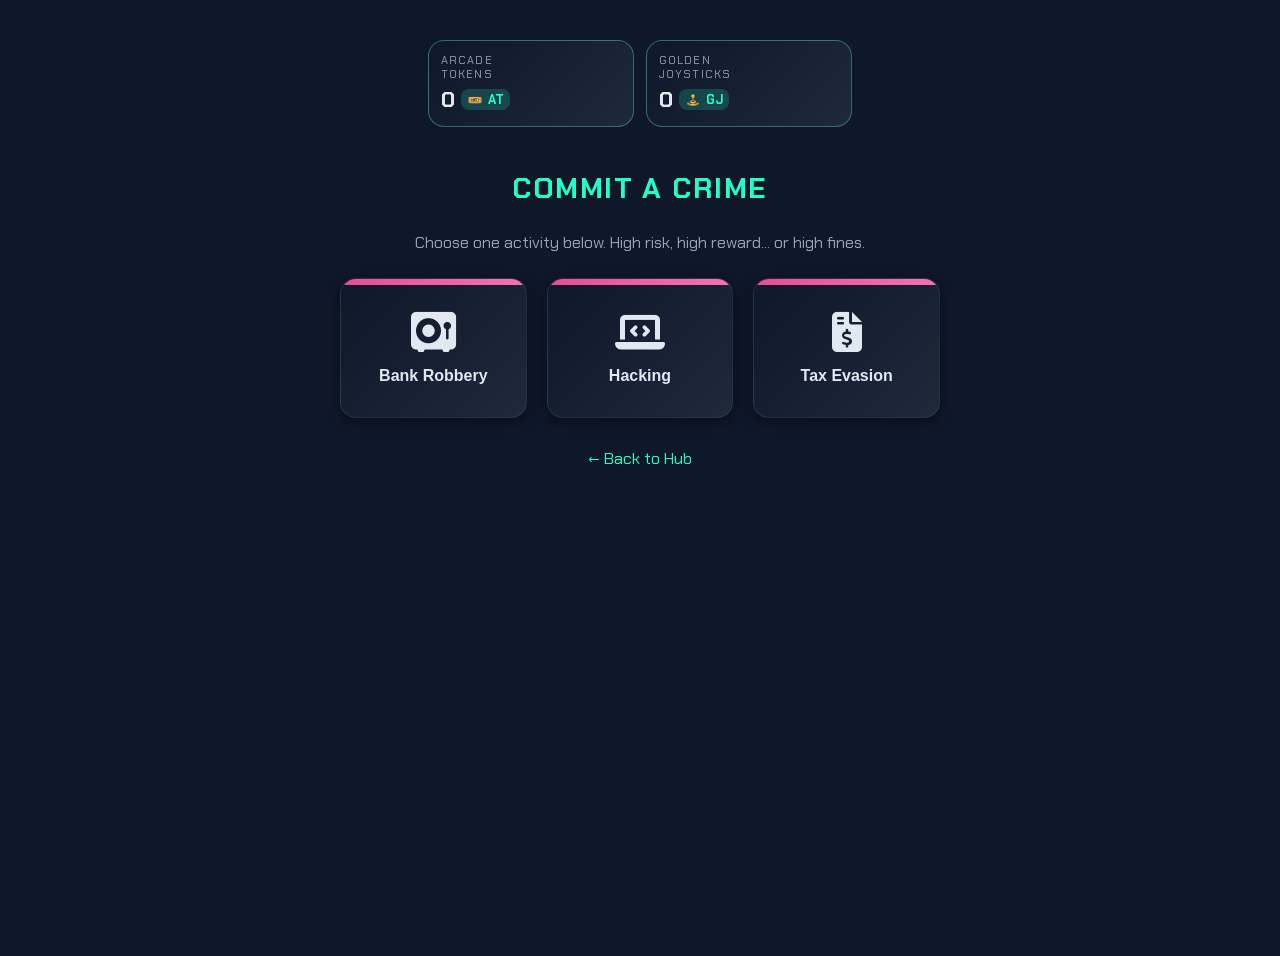
==== crime.html @ 48668d7d "Added new shit" ====
<!DOCTYPE html>
<html lang="en">
<head>
    <meta charset="UTF-8">
    <title>Dank Arcade Hub - Crime</title>
    <meta name="viewport" content="width=device-width, initial-scale=1">
    <link rel="preconnect" href="https://fonts.googleapis.com">
    <link rel="preconnect" href="https://fonts.gstatic" crossorigin>
    <link href="https://fonts.googleapis.com/css2?family=Chakra+Petch:wght@400;600;700&display=swap" rel="stylesheet">
    <link href="https://cdnjs.cloudflare.com/ajax/libs/font-awesome/6.4.0/css/all.min.css" rel="stylesheet">
    <style>
        /* BASE THEME VARIABLES AND STYLES (MATCHING HUB) */
        :root {
            --panel-gradient: linear-gradient(135deg, #0f172a 0%, #1e293b 100%);
            --popup-bg: #1e293b;
            --accent: #22ffc5;
            --text-primary: #e2e8f0;
            --text-secondary: #94a3b8;
            --border-glow: rgba(98, 255, 237, 0.35);
            --shadow: 0 4px 15px rgba(0, 0, 0, 0.4);
            --button-gradient-crime: linear-gradient(135deg, #ec4899 0%, #f472b6 100%); /* Pink/Crime gradient */
            --button-gradient-fail: linear-gradient(135deg, #ef4444 0%, #f87171 100%);
            --button-gradient-success: linear-gradient(135deg, #10b981 0%, #34d399 100%);
            --button-gradient-disabled: linear-gradient(135deg, #3d4f66 0%, #2f3d52 100%);
            --border-radius: 16px;
        }

        body {
            background-color: #0f172a; 
            color: var(--text-primary);
            font-family: 'Chakra Petch', sans-serif;
            min-height: 100vh;
            padding: 20px;
        }

        .container {
            max-width: 600px;
            margin: 0 auto;
        }

        /* --- Header/Balance UI (Matching Hub) --- */
        .balance-bar { display: flex; align-items: center; justify-content: center; padding: 12px 16px; gap: 12px; position: relative; margin-bottom: 30px; }
        .balance-card { flex: 1; max-width: 180px; position: relative; cursor: pointer; padding: 12px; border-radius: 16px; background: var(--panel-gradient); border: 1px solid rgba(98, 255, 237, 0.35); transition: transform 0.2s ease; z-index: 10; }
        .balance-card:hover { transform: translateY(-2px); }
        .balance-label { font-size: 0.7rem; text-transform: uppercase; letter-spacing: 0.1em; color: var(--text-secondary); margin-bottom: 4px; }
        .balance-amount { font-size: 1.4rem; font-weight: 700; color: var(--text-primary); display: flex; align-items: center; gap: 6px; }
        .currency-symbol { font-size: 0.8rem; padding: 2px 6px; border-radius: 8px; background: rgba(34, 255, 197, 0.18); color: var(--accent); display: inline-flex; align-items: center; gap: 5px; }
        .currency-icon { width: 16px; height: 16px; }
        .balance-popup { position: absolute; top: 100%; left: 50%; transform: translateX(-50%) translateY(8px); background: var(--popup-bg); padding: 12px 16px; border-radius: 12px; border: 1px solid var(--border-glow); box-shadow: 0 6px 15px rgba(0, 0, 0, 0.7); opacity: 0; visibility: hidden; transition: opacity 0.2s ease, visibility 0.2s ease; z-index: 1000; white-space: nowrap; color: var(--text-primary); min-width: 150px; text-align: center; }
        .balance-popup::before { content: ''; position: absolute; top: -6px; left: 50%; transform: translateX(-50%) rotate(45deg); width: 12px; height: 12px; background: var(--popup-bg); border-left: 1px solid var(--border-glow); border-top: 1px solid var(--border-glow); z-index: 1001; }
        .balance-card.active .balance-popup { opacity: 1; visibility: visible; }
        .balance-popup .balance-amount { display: inline-flex; justify-content: center; align-items: center; width: 100%; }

        .section-title { font-size: 1.8rem; font-weight: 700; color: var(--accent); text-align: center; text-transform: uppercase; letter-spacing: 0.05em; margin-bottom: 25px; }

        /* --- Crime Page Specific Styles --- */
        .crime-grid { display: grid; grid-template-columns: repeat(auto-fit, minmax(150px, 1fr)); gap: 20px; }
        .crime-activity-button { position: relative; height: 140px; background: var(--panel-gradient); border-radius: var(--border-radius); display: flex; flex-direction: column; justify-content: center; align-items: center; text-decoration: none; color: var(--text-primary); overflow: hidden; box-shadow: var(--shadow); transition: transform 0.2s ease, box-shadow 0.2s ease; border: 1px solid rgba(98, 255, 237, 0.1); cursor: pointer; }
        .crime-activity-button:hover:not(:disabled) { transform: translateY(-3px); box-shadow: 0 10px 20px rgba(0, 0, 0, 0.5); }
        .crime-activity-button::before { content: ''; position: absolute; top: 0; left: 0; width: 100%; height: 6px; z-index: 1; background: var(--button-gradient-crime); }
        .crime-activity-button.success::before { background: var(--button-gradient-success); }
        .crime-activity-button.fail::before { background: var(--button-gradient-fail); }
        .crime-activity-button:disabled { opacity: 0.8; cursor: default; }
        .activity-icon { font-size: 2.5rem; margin-bottom: 15px; }
        .activity-name { font-weight: 600; text-align: center; padding: 0 10px; font-size: 1rem; }

        #resultContainer { margin-top: 30px; padding: 20px; background: var(--panel-gradient); border-radius: var(--border-radius); border: 1px solid var(--border-glow); text-align: center; display: none; }
        #resultTitle { font-size: 1.5rem; font-weight: 700; margin-bottom: 10px; }
        #resultMessage { font-size: 1.1rem; color: var(--text-secondary); }
        #resultChange { font-size: 2rem; font-weight: 700; margin-top: 15px; }
        #resultChange.success { color: var(--accent); }
        #resultChange.fail { color: var(--button-gradient-fail); }

        #commitAgainButton { margin-top: 20px; padding: 10px 20px; background: var(--button-gradient-crime); border: none; border-radius: 8px; color: var(--text-primary); font-weight: 600; cursor: pointer; transition: background 0.3s ease; }
        #commitAgainButton:disabled { background: var(--button-gradient-disabled); cursor: not-allowed; opacity: 0.7; }

        #cooldownArea { padding: 30px; background: var(--panel-gradient); border-radius: var(--border-radius); border: 1px solid var(--border-glow); text-align: center; display: none; }
        #cooldownIcon { font-size: 3rem; margin-bottom: 15px; color: #ef4444; }
        #cooldownTitle { font-size: 1.5rem; font-weight: 700; color: var(--text-primary); }
        #postCrimeCooldownTimer, #postRefreshCooldownTimer { margin-top: 15px; font-size: 1.1rem; color: var(--text-secondary); font-weight: 600; display: none; }

        .toast { position: fixed; bottom: 20px; left: 50%; transform: translateX(-50%); background: var(--popup-bg); color: var(--text-primary); padding: 10px 20px; border-radius: 8px; box-shadow: 0 4px 10px rgba(0, 0, 0, 0.5); opacity: 0; transition: opacity 0.3s ease; z-index: 9999; pointer-events: none; border: 1px solid var(--border-glow); }
        .toast.show { opacity: 1; }
    </style>
</head>
<body>
    <div class="container">
        <!-- HEADER/BALANCE BAR -->
        <header>
            <div class="balance-bar">
                <div class="balance-card" id="at-card"><div class="balance-label">Arcade<br>Tokens</div><div class="balance-amount"><span class="abbreviated">0.00</span><span class="currency-symbol"><img src="images/AT.png" alt="AT" class="currency-icon">AT</span></div><div class="balance-popup"><div class="balance-label">Full Balance</div><div class="balance-amount"><span class="full">0</span><span class="currency-symbol"><img src="images/AT.png" alt="AT" class="currency-icon">AT</span></div></div></div>
                <div class="balance-card" id="gj-card"><div class="balance-label">Golden<br>Joysticks</div><div class="balance-amount"><span class="abbreviated">0.00</span><span class="currency-symbol"><img src="images/GJ.png" alt="GJ" class="currency-icon">GJ</span></div><div class="balance-popup"><div class="balance-label">Full Balance</div><div class="balance-amount"><span class="full">0</span><span class="currency-symbol"><img src="images/GJ.png" alt="GJ" class="currency-icon">GJ</span></div></div></div>
            </div>
        </header>

        <!-- CRIME AREA (Default View) -->
        <div id="crimeArea">
            <h2 class="section-title">Commit a Crime</h2>
            <div class="crime-info" style="color: var(--text-secondary); text-align: center; margin-bottom: 25px;">
                Choose one activity below. High risk, high reward... or high fines.
            </div>
            <div id="crimeGrid" class="crime-grid"></div>
        </div>

        <!-- RESULT AREA (Post-Crime View) -->
        <div id="resultContainer">
            <div id="resultTitle">Result</div>
            <div id="resultMessage"></div>
            <div id="resultChange"></div>
            <button id="commitAgainButton" onclick="location.reload()">Commit Another Crime</button>
            <div id="postCrimeCooldownTimer"></div>
        </div>

        <!-- COOLDOWN AREA (Post-Refresh View) -->
        <div id="cooldownArea">
            <i class="fa-solid fa-clock cooldown-icon"></i>
            <div id="cooldownTitle">Lying Low</div>
            <div id="postRefreshCooldownTimer"></div>
        </div>

        <a href="index.html" style="display: block; margin-top: 30px; color: var(--accent); text-align: center; text-decoration: none;">&larr; Back to Hub</a>
    </div>

    <div id="toast" class="toast"></div>

    <script>
        // --- Simulated crimes.json Data ---
        const CRIME_ACTIVITIES_DATA = [
            { name: "Pickpocketing", icon: "fa-solid fa-person-walking-arrow-right", successRate: 0.60, rewardRange: [2000, 4000], fineRange: [500, 1000], successOutcomes: ["You snagged a wallet without anyone noticing.", "A quick hand and a distracted tourist made for an easy score.", "You found a hefty roll of tokens in someone's back pocket."], failureOutcomes: ["Your target felt your hand and shouted, forcing you to flee empty-handed.", "You were caught by a security guard but managed to get away with just a warning.", "You picked an empty pocket. Bad luck."] },
            { name: "Shoplifting", icon: "fa-solid fa-bag-shopping", successRate: 0.35, rewardRange: [6000, 10000], fineRange: [1500, 3000], successOutcomes: ["You slipped a valuable item into your bag and walked out casually.", "The cashier was busy. You took your chance and it paid off.", "You successfully swapped the price tags on a high-value item and sold it."], failureOutcomes: ["The store's security alarm went off! You dropped everything and ran.", "An employee spotted you and you had to pay a 're-stocking fee' to avoid trouble.", "You got greedy and the item you took was a worthless display model."] },
            { name: "Tax Evasion", icon: "fa-solid fa-file-invoice-dollar", successRate: 0.40, rewardRange: [12000, 20000], fineRange: [3000, 6000], successOutcomes: ["Your creative accounting skills fooled the auditors completely.", "You found a legal loophole that saved you a huge chunk of tokens.", "You 'forgot' to declare some income and got away with it."], failureOutcomes: ["An audit was triggered and you had to pay back taxes plus a hefty penalty.", "Your accountant made a mistake and now you owe the government.", "You were too obvious and got hit with a fine for tax fraud."] },
            { name: "Hacking", icon: "fa-solid fa-laptop-code", successRate: 0.20, rewardRange: [20000, 40000], fineRange: [5000, 10000], successOutcomes: ["You breached the firewall of a major corporation and siphoned off some tokens.", "You found an exploit in the crypto market and made a massive profit.", "You successfully executed a phishing scam on a wealthy individual."], failureOutcomes: ["Your IP was traced! You had to pay a fine to the cyber-police to make it go away.", "The system's anti-cheat detected you and froze a portion of your assets.", "You triggered a honeypot and wasted hours for nothing."] },
            { name: "Bank Robbery", icon: "fa-solid fa-vault", successRate: 0.10, rewardRange: [30000, 60000], fineRange: [8000, 15000], successOutcomes: ["The heist went perfectly! You and your crew are rich!", "You cracked the vault and made off with bags of tokens.", "Your getaway driver was a pro. A clean escape with a huge score."], failureOutcomes: ["The silent alarm was tripped. You barely escaped and had to bribe a guard to forget your face.", "A dye pack exploded in one of the bags, ruining most of the score and costing you to clean up.", "Your plan was flawed from the start. You got away but lost more in gear than you could steal."] }
        ];

        const CRIME_COOLDOWN_SECONDS = 25;
        let cooldownInterval;

        // --- IndexedDB Wrapper Class (REPLICATED) ---
        class UserDB {
            constructor() { this.dbName = 'DankArcadeHubDB'; this.storeName = 'userData'; this.db = null; }
            async open() { return new Promise((resolve, reject) => { if (this.db) { resolve(this.db); return; } const request = indexedDB.open(this.dbName, 1); request.onupgradeneeded = (event) => { const db = event.target.result; if (!db.objectStoreNames.contains(this.storeName)) { db.createObjectStore(this.storeName); } }; request.onsuccess = (event) => { this.db = event.target.result; resolve(this.db); }; request.onerror = (event) => { console.error("IndexedDB error:", event.target.errorCode); reject(new Error("Failed to open IndexedDB")); }; }); }
            async get(key) { const db = await this.open(); return new Promise((resolve, reject) => { const transaction = db.transaction(this.storeName, 'readonly'); const store = transaction.objectStore(this.storeName); const request = store.get(key); request.onsuccess = () => resolve(request.result); request.onerror = () => reject(request.error); }); }
            async set(key, value) { const db = await this.open(); return new Promise((resolve, reject) => { const transaction = db.transaction(this.storeName, 'readwrite'); const store = transaction.objectStore(this.storeName); const request = store.put(value, key); request.onsuccess = () => resolve(request.result); request.onerror = () => reject(request.error); }); }
        }

        const userDB = new UserDB();

        // --- Core Application Logic (REPLICATED) ---
        function formatNumber(num) { if (num < 1000) return num.toLocaleString(undefined, { maximumFractionDigits: 0 }); if (num >= 1e12) return (num / 1e12).toFixed(2) + 't'; if (num >= 1e9) return (num / 1e9).toFixed(2) + 'b'; if (num >= 1e6) return (num / 1e6).toFixed(2) + 'm'; if (num >= 1e3) return (num / 1e3).toFixed(2) + 'k'; return num.toString(); }
        function showToast(message, duration = 3000) { const toast = document.getElementById('toast'); toast.textContent = message; toast.classList.add('show'); setTimeout(() => { toast.classList.remove('show'); }, duration); }

        async function getUserData() {
            const defaultData = { arcadeTokens: 0, goldenJoysticks: 0, crimeCooldownEnd: 0 };
            try {
                let data = await userDB.get('user');
                if (!data) { data = defaultData; await userDB.set('user', data); }
                data.crimeCooldownEnd = data.crimeCooldownEnd || 0;
                return data;
            } catch (e) { console.error("Error retrieving user data:", e); return defaultData; }
        }

        async function saveUserData(data) { try { await userDB.set('user', data); } catch (e) { console.error("Error saving user data:", e); showToast("Error saving data!", 5000); } }

        async function updateBalances() {
            const data = await getUserData();
            document.querySelector('#at-card .abbreviated').textContent = formatNumber(data.arcadeTokens);
            document.querySelector('#at-card .full').textContent = data.arcadeTokens.toLocaleString();
            document.querySelector('#gj-card .abbreviated').textContent = formatNumber(data.goldenJoysticks);
            document.querySelector('#gj-card .full').textContent = data.goldenJoysticks.toLocaleString();
            return data;
        }

        // --- Crime Functionality ---

        function getRandomInt(min, max) { return Math.floor(Math.random() * (max - min + 1)) + min; }
        function getRandomSelection(array) { return array[Math.floor(Math.random() * array.length)]; }
        function selectRandomActivities(data, count) { const shuffled = data.sort(() => 0.5 - Math.random()); return shuffled.slice(0, count); }

        function createActivityButton(activityData) {
            const button = document.createElement('button');
            button.className = 'crime-activity-button';
            button.innerHTML = `<i class="${activityData.icon} activity-icon"></i><div class="activity-name">${activityData.name}</div>`;
            button.addEventListener('click', () => handleCrime(button, activityData));
            return button;
        }

        function renderCrimeOptions() {
            const crimeGrid = document.getElementById('crimeGrid');
            crimeGrid.innerHTML = '';
            const activities = selectRandomActivities(CRIME_ACTIVITIES_DATA, 3);
            activities.forEach(activity => { crimeGrid.appendChild(createActivityButton(activity)); });
            document.getElementById('crimeArea').style.display = 'block';
        }

        function startPostCrimeCooldown(endTime) {
            clearInterval(cooldownInterval);
            const commitAgainButton = document.getElementById('commitAgainButton');
            const cooldownTimer = document.getElementById('postCrimeCooldownTimer');

            const updateTimer = () => {
                const remainingMs = endTime - Date.now();
                if (remainingMs <= 0) {
                    clearInterval(cooldownInterval);
                    commitAgainButton.disabled = false;
                    cooldownTimer.style.display = 'none';
                    return;
                }
                commitAgainButton.disabled = true;
                cooldownTimer.style.display = 'block';
                const remainingSeconds = Math.ceil(remainingMs / 1000);
                cooldownTimer.textContent = `You can commit another crime in ${remainingSeconds} seconds.`;
            };
            updateTimer();
            cooldownInterval = setInterval(updateTimer, 1000);
        }

        function startPostRefreshCooldown(endTime) {
            clearInterval(cooldownInterval);
            const cooldownArea = document.getElementById('cooldownArea');
            const cooldownTimer = document.getElementById('postRefreshCooldownTimer');
            cooldownArea.style.display = 'block';

            const updateTimer = () => {
                const remainingMs = endTime - Date.now();
                if (remainingMs <= 0) {
                    clearInterval(cooldownInterval);
                    cooldownArea.style.display = 'none';
                    renderCrimeOptions();
                    return;
                }
                cooldownTimer.style.display = 'block';
                const remainingSeconds = Math.ceil(remainingMs / 1000);
                cooldownTimer.textContent = `You need to lie low for ${remainingSeconds} more seconds.`;
            };
            updateTimer();
            cooldownInterval = setInterval(updateTimer, 1000);
        }

        async function handleCrime(button, activityData) {
            document.querySelectorAll('.crime-activity-button').forEach(btn => btn.disabled = true);

            const data = await getUserData();
            let isSuccess = Math.random() < activityData.successRate;
            let message = '';
            let changeAmount = 0;

            if (isSuccess) {
                changeAmount = getRandomInt(activityData.rewardRange[0], activityData.rewardRange[1]);
                message = getRandomSelection(activityData.successOutcomes);
                data.arcadeTokens += changeAmount;
                button.classList.add('success');
            } else {
                const fine = getRandomInt(activityData.fineRange[0], activityData.fineRange[1]);
                // Safety Net: Ensure balance doesn't go negative
                changeAmount = Math.min(data.arcadeTokens, fine);
                message = getRandomSelection(activityData.failureOutcomes);
                data.arcadeTokens -= changeAmount;
                button.classList.add('fail');
            }

            const cooldownEndTime = Date.now() + (CRIME_COOLDOWN_SECONDS * 1000);
            data.crimeCooldownEnd = cooldownEndTime;

            await saveUserData(data);
            await updateBalances();

            // Display the immediate result
            document.getElementById('crimeArea').style.display = 'none';
            const resultContainer = document.getElementById('resultContainer');
            const resultChangeEl = document.getElementById('resultChange');

            document.getElementById('resultTitle').textContent = isSuccess ? "GETAWAY!" : "BUSTED!";
            document.getElementById('resultMessage').textContent = message;

            if (isSuccess) {
                resultChangeEl.textContent = `${changeAmount.toLocaleString()} AT Earned`;
                resultChangeEl.className = 'success';
            } else {
                resultChangeEl.textContent = `${changeAmount.toLocaleString()} AT Lost`;
                resultChangeEl.className = 'fail';
            }

            resultContainer.style.display = 'block';
            startPostCrimeCooldown(cooldownEndTime);
        }

        // --- Initialization ---
        function setupBalanceCards() {
            const cards = document.querySelectorAll('.balance-card');
            cards.forEach(card => { card.addEventListener('click', function(e) { cards.forEach(c => { if (c !== card) c.classList.remove('active'); }); this.classList.toggle('active'); }); });
            document.addEventListener('click', function(e) { if (!e.target.closest('.balance-card')) { cards.forEach(card => card.classList.remove('active')); } });
        }

        document.addEventListener('DOMContentLoaded', async () => {
            await userDB.open().catch(e => {
                console.error("DB Initialization Failed:", e);
                showToast("Failed to load user data from storage!", 8000);
            });

            const data = await updateBalances();
            const now = Date.now();

            document.getElementById('crimeArea').style.display = 'none';
            document.getElementById('resultContainer').style.display = 'none';
            document.getElementById('cooldownArea').style.display = 'none';

            if (data.crimeCooldownEnd > now) {
                startPostRefreshCooldown(data.crimeCooldownEnd);
            } else {
                renderCrimeOptions();
            }

            setupBalanceCards();
        });
    </script>
</body>
</html>
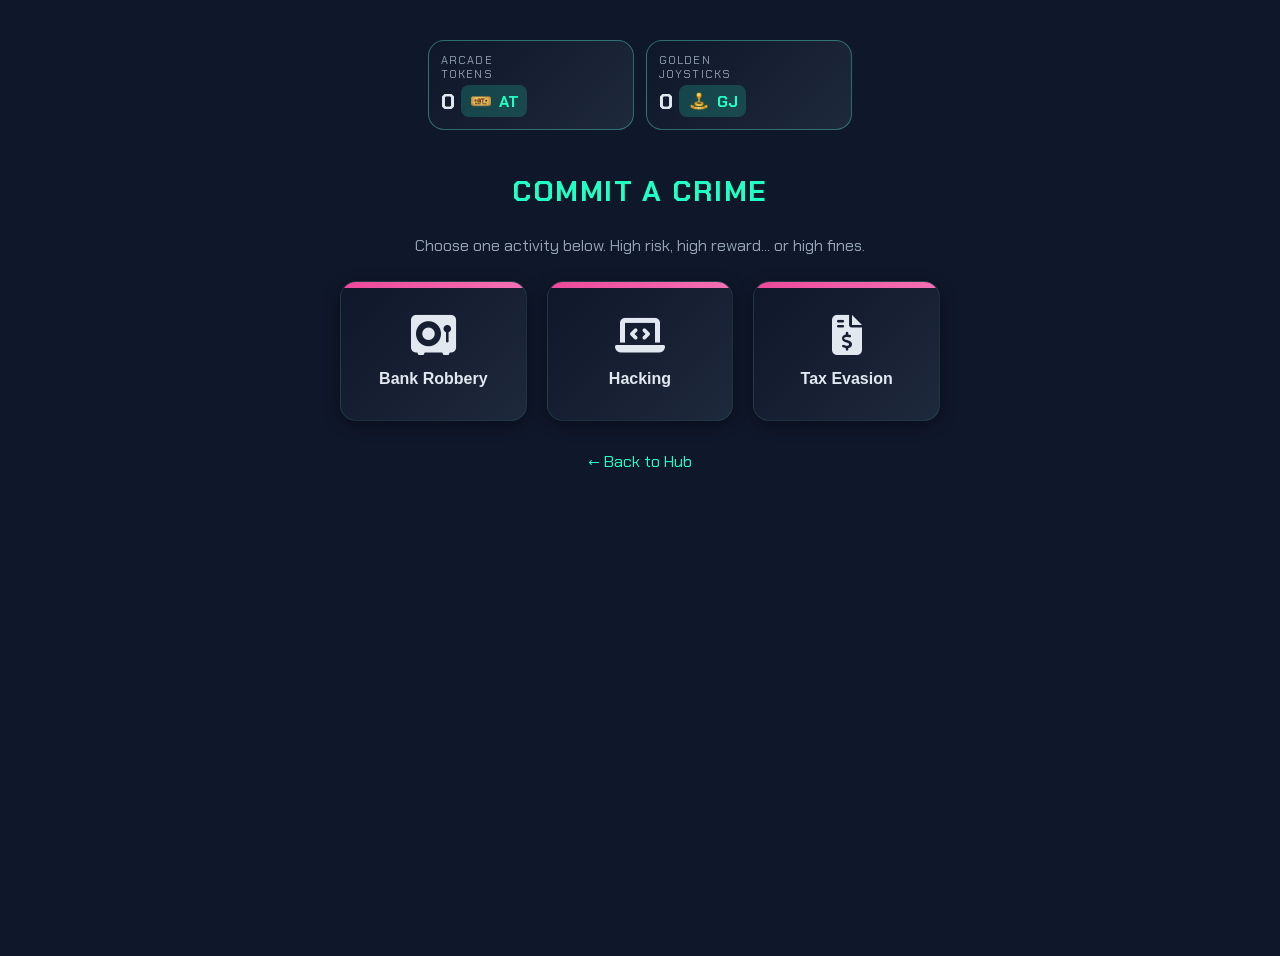
==== commit 08c268b5: "Changed all" ====
--- a/crime.html
+++ b/crime.html
@@ -44,8 +44,8 @@
         .balance-card:hover { transform: translateY(-2px); }
         .balance-label { font-size: 0.7rem; text-transform: uppercase; letter-spacing: 0.1em; color: var(--text-secondary); margin-bottom: 4px; }
         .balance-amount { font-size: 1.4rem; font-weight: 700; color: var(--text-primary); display: flex; align-items: center; gap: 6px; }
-        .currency-symbol { font-size: 0.8rem; padding: 2px 6px; border-radius: 8px; background: rgba(34, 255, 197, 0.18); color: var(--accent); display: inline-flex; align-items: center; gap: 5px; }
-        .currency-icon { width: 16px; height: 16px; }
+        .currency-symbol { font-size: 1rem; padding: 4px 8px; border-radius: 8px; background: rgba(34, 255, 197, 0.18); color: var(--accent); display: inline-flex; align-items: center; gap: 6px; }
+        .currency-icon { width: 24px; height: 24px; }
         .balance-popup { position: absolute; top: 100%; left: 50%; transform: translateX(-50%) translateY(8px); background: var(--popup-bg); padding: 12px 16px; border-radius: 12px; border: 1px solid var(--border-glow); box-shadow: 0 6px 15px rgba(0, 0, 0, 0.7); opacity: 0; visibility: hidden; transition: opacity 0.2s ease, visibility 0.2s ease; z-index: 1000; white-space: nowrap; color: var(--text-primary); min-width: 150px; text-align: center; }
         .balance-popup::before { content: ''; position: absolute; top: -6px; left: 50%; transform: translateX(-50%) rotate(45deg); width: 12px; height: 12px; background: var(--popup-bg); border-left: 1px solid var(--border-glow); border-top: 1px solid var(--border-glow); z-index: 1001; }
         .balance-card.active .balance-popup { opacity: 1; visibility: visible; }
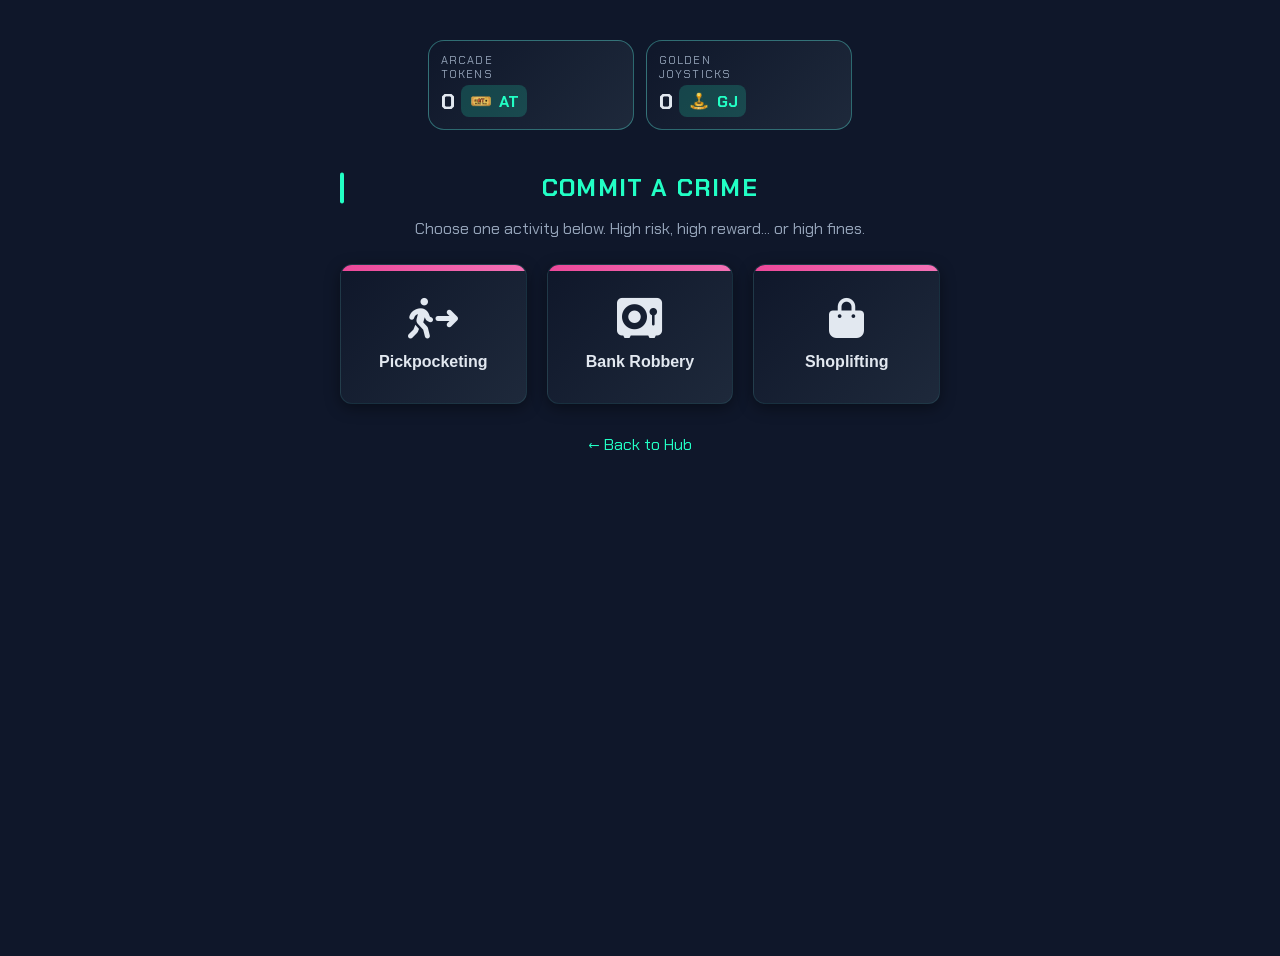
==== commit 78b1d03d: "feat: Complete frontend overhaul with new animations and transitions This commit introduces a comple" ====
--- a/crime.html
+++ b/crime.html
@@ -3,85 +3,13 @@
 <head>
     <meta charset="UTF-8">
     <title>Dank Arcade Hub - Crime</title>
-    <meta name="viewport" content="width=device-width, initial-scale=1">
+    <meta name="viewport" content="width=device-width, initial-scale=1, user-scalable=no">
     <link rel="preconnect" href="https://fonts.googleapis.com">
     <link rel="preconnect" href="https://fonts.gstatic" crossorigin>
     <link href="https://fonts.googleapis.com/css2?family=Chakra+Petch:wght@400;600;700&display=swap" rel="stylesheet">
     <link href="https://cdnjs.cloudflare.com/ajax/libs/font-awesome/6.4.0/css/all.min.css" rel="stylesheet">
-    <style>
-        /* BASE THEME VARIABLES AND STYLES (MATCHING HUB) */
-        :root {
-            --panel-gradient: linear-gradient(135deg, #0f172a 0%, #1e293b 100%);
-            --popup-bg: #1e293b;
-            --accent: #22ffc5;
-            --text-primary: #e2e8f0;
-            --text-secondary: #94a3b8;
-            --border-glow: rgba(98, 255, 237, 0.35);
-            --shadow: 0 4px 15px rgba(0, 0, 0, 0.4);
-            --button-gradient-crime: linear-gradient(135deg, #ec4899 0%, #f472b6 100%); /* Pink/Crime gradient */
-            --button-gradient-fail: linear-gradient(135deg, #ef4444 0%, #f87171 100%);
-            --button-gradient-success: linear-gradient(135deg, #10b981 0%, #34d399 100%);
-            --button-gradient-disabled: linear-gradient(135deg, #3d4f66 0%, #2f3d52 100%);
-            --border-radius: 16px;
-        }
-
-        body {
-            background-color: #0f172a; 
-            color: var(--text-primary);
-            font-family: 'Chakra Petch', sans-serif;
-            min-height: 100vh;
-            padding: 20px;
-        }
-
-        .container {
-            max-width: 600px;
-            margin: 0 auto;
-        }
-
-        /* --- Header/Balance UI (Matching Hub) --- */
-        .balance-bar { display: flex; align-items: center; justify-content: center; padding: 12px 16px; gap: 12px; position: relative; margin-bottom: 30px; }
-        .balance-card { flex: 1; max-width: 180px; position: relative; cursor: pointer; padding: 12px; border-radius: 16px; background: var(--panel-gradient); border: 1px solid rgba(98, 255, 237, 0.35); transition: transform 0.2s ease; z-index: 10; }
-        .balance-card:hover { transform: translateY(-2px); }
-        .balance-label { font-size: 0.7rem; text-transform: uppercase; letter-spacing: 0.1em; color: var(--text-secondary); margin-bottom: 4px; }
-        .balance-amount { font-size: 1.4rem; font-weight: 700; color: var(--text-primary); display: flex; align-items: center; gap: 6px; }
-        .currency-symbol { font-size: 1rem; padding: 4px 8px; border-radius: 8px; background: rgba(34, 255, 197, 0.18); color: var(--accent); display: inline-flex; align-items: center; gap: 6px; }
-        .currency-icon { width: 24px; height: 24px; }
-        .balance-popup { position: absolute; top: 100%; left: 50%; transform: translateX(-50%) translateY(8px); background: var(--popup-bg); padding: 12px 16px; border-radius: 12px; border: 1px solid var(--border-glow); box-shadow: 0 6px 15px rgba(0, 0, 0, 0.7); opacity: 0; visibility: hidden; transition: opacity 0.2s ease, visibility 0.2s ease; z-index: 1000; white-space: nowrap; color: var(--text-primary); min-width: 150px; text-align: center; }
-        .balance-popup::before { content: ''; position: absolute; top: -6px; left: 50%; transform: translateX(-50%) rotate(45deg); width: 12px; height: 12px; background: var(--popup-bg); border-left: 1px solid var(--border-glow); border-top: 1px solid var(--border-glow); z-index: 1001; }
-        .balance-card.active .balance-popup { opacity: 1; visibility: visible; }
-        .balance-popup .balance-amount { display: inline-flex; justify-content: center; align-items: center; width: 100%; }
-
-        .section-title { font-size: 1.8rem; font-weight: 700; color: var(--accent); text-align: center; text-transform: uppercase; letter-spacing: 0.05em; margin-bottom: 25px; }
-
-        /* --- Crime Page Specific Styles --- */
-        .crime-grid { display: grid; grid-template-columns: repeat(auto-fit, minmax(150px, 1fr)); gap: 20px; }
-        .crime-activity-button { position: relative; height: 140px; background: var(--panel-gradient); border-radius: var(--border-radius); display: flex; flex-direction: column; justify-content: center; align-items: center; text-decoration: none; color: var(--text-primary); overflow: hidden; box-shadow: var(--shadow); transition: transform 0.2s ease, box-shadow 0.2s ease; border: 1px solid rgba(98, 255, 237, 0.1); cursor: pointer; }
-        .crime-activity-button:hover:not(:disabled) { transform: translateY(-3px); box-shadow: 0 10px 20px rgba(0, 0, 0, 0.5); }
-        .crime-activity-button::before { content: ''; position: absolute; top: 0; left: 0; width: 100%; height: 6px; z-index: 1; background: var(--button-gradient-crime); }
-        .crime-activity-button.success::before { background: var(--button-gradient-success); }
-        .crime-activity-button.fail::before { background: var(--button-gradient-fail); }
-        .crime-activity-button:disabled { opacity: 0.8; cursor: default; }
-        .activity-icon { font-size: 2.5rem; margin-bottom: 15px; }
-        .activity-name { font-weight: 600; text-align: center; padding: 0 10px; font-size: 1rem; }
-
-        #resultContainer { margin-top: 30px; padding: 20px; background: var(--panel-gradient); border-radius: var(--border-radius); border: 1px solid var(--border-glow); text-align: center; display: none; }
-        #resultTitle { font-size: 1.5rem; font-weight: 700; margin-bottom: 10px; }
-        #resultMessage { font-size: 1.1rem; color: var(--text-secondary); }
-        #resultChange { font-size: 2rem; font-weight: 700; margin-top: 15px; }
-        #resultChange.success { color: var(--accent); }
-        #resultChange.fail { color: var(--button-gradient-fail); }
-
-        #commitAgainButton { margin-top: 20px; padding: 10px 20px; background: var(--button-gradient-crime); border: none; border-radius: 8px; color: var(--text-primary); font-weight: 600; cursor: pointer; transition: background 0.3s ease; }
-        #commitAgainButton:disabled { background: var(--button-gradient-disabled); cursor: not-allowed; opacity: 0.7; }
-
-        #cooldownArea { padding: 30px; background: var(--panel-gradient); border-radius: var(--border-radius); border: 1px solid var(--border-glow); text-align: center; display: none; }
-        #cooldownIcon { font-size: 3rem; margin-bottom: 15px; color: #ef4444; }
-        #cooldownTitle { font-size: 1.5rem; font-weight: 700; color: var(--text-primary); }
-        #postCrimeCooldownTimer, #postRefreshCooldownTimer { margin-top: 15px; font-size: 1.1rem; color: var(--text-secondary); font-weight: 600; display: none; }
-
-        .toast { position: fixed; bottom: 20px; left: 50%; transform: translateX(-50%); background: var(--popup-bg); color: var(--text-primary); padding: 10px 20px; border-radius: 8px; box-shadow: 0 4px 10px rgba(0, 0, 0, 0.5); opacity: 0; transition: opacity 0.3s ease; z-index: 9999; pointer-events: none; border: 1px solid var(--border-glow); }
-        .toast.show { opacity: 1; }
-    </style>
+    <link rel="stylesheet" href="css/main.css">
+    <link rel="stylesheet" href="css/crime.css">
 </head>
 <body>
     <div class="container">
@@ -123,196 +51,9 @@
 
     <div id="toast" class="toast"></div>
 
-    <script>
-        // --- Simulated crimes.json Data ---
-        const CRIME_ACTIVITIES_DATA = [
-            { name: "Pickpocketing", icon: "fa-solid fa-person-walking-arrow-right", successRate: 0.60, rewardRange: [2000, 4000], fineRange: [500, 1000], successOutcomes: ["You snagged a wallet without anyone noticing.", "A quick hand and a distracted tourist made for an easy score.", "You found a hefty roll of tokens in someone's back pocket."], failureOutcomes: ["Your target felt your hand and shouted, forcing you to flee empty-handed.", "You were caught by a security guard but managed to get away with just a warning.", "You picked an empty pocket. Bad luck."] },
-            { name: "Shoplifting", icon: "fa-solid fa-bag-shopping", successRate: 0.35, rewardRange: [6000, 10000], fineRange: [1500, 3000], successOutcomes: ["You slipped a valuable item into your bag and walked out casually.", "The cashier was busy. You took your chance and it paid off.", "You successfully swapped the price tags on a high-value item and sold it."], failureOutcomes: ["The store's security alarm went off! You dropped everything and ran.", "An employee spotted you and you had to pay a 're-stocking fee' to avoid trouble.", "You got greedy and the item you took was a worthless display model."] },
-            { name: "Tax Evasion", icon: "fa-solid fa-file-invoice-dollar", successRate: 0.40, rewardRange: [12000, 20000], fineRange: [3000, 6000], successOutcomes: ["Your creative accounting skills fooled the auditors completely.", "You found a legal loophole that saved you a huge chunk of tokens.", "You 'forgot' to declare some income and got away with it."], failureOutcomes: ["An audit was triggered and you had to pay back taxes plus a hefty penalty.", "Your accountant made a mistake and now you owe the government.", "You were too obvious and got hit with a fine for tax fraud."] },
-            { name: "Hacking", icon: "fa-solid fa-laptop-code", successRate: 0.20, rewardRange: [20000, 40000], fineRange: [5000, 10000], successOutcomes: ["You breached the firewall of a major corporation and siphoned off some tokens.", "You found an exploit in the crypto market and made a massive profit.", "You successfully executed a phishing scam on a wealthy individual."], failureOutcomes: ["Your IP was traced! You had to pay a fine to the cyber-police to make it go away.", "The system's anti-cheat detected you and froze a portion of your assets.", "You triggered a honeypot and wasted hours for nothing."] },
-            { name: "Bank Robbery", icon: "fa-solid fa-vault", successRate: 0.10, rewardRange: [30000, 60000], fineRange: [8000, 15000], successOutcomes: ["The heist went perfectly! You and your crew are rich!", "You cracked the vault and made off with bags of tokens.", "Your getaway driver was a pro. A clean escape with a huge score."], failureOutcomes: ["The silent alarm was tripped. You barely escaped and had to bribe a guard to forget your face.", "A dye pack exploded in one of the bags, ruining most of the score and costing you to clean up.", "Your plan was flawed from the start. You got away but lost more in gear than you could steal."] }
-        ];
-
-        const CRIME_COOLDOWN_SECONDS = 25;
-        let cooldownInterval;
-
-        // --- IndexedDB Wrapper Class (REPLICATED) ---
-        class UserDB {
-            constructor() { this.dbName = 'DankArcadeHubDB'; this.storeName = 'userData'; this.db = null; }
-            async open() { return new Promise((resolve, reject) => { if (this.db) { resolve(this.db); return; } const request = indexedDB.open(this.dbName, 1); request.onupgradeneeded = (event) => { const db = event.target.result; if (!db.objectStoreNames.contains(this.storeName)) { db.createObjectStore(this.storeName); } }; request.onsuccess = (event) => { this.db = event.target.result; resolve(this.db); }; request.onerror = (event) => { console.error("IndexedDB error:", event.target.errorCode); reject(new Error("Failed to open IndexedDB")); }; }); }
-            async get(key) { const db = await this.open(); return new Promise((resolve, reject) => { const transaction = db.transaction(this.storeName, 'readonly'); const store = transaction.objectStore(this.storeName); const request = store.get(key); request.onsuccess = () => resolve(request.result); request.onerror = () => reject(request.error); }); }
-            async set(key, value) { const db = await this.open(); return new Promise((resolve, reject) => { const transaction = db.transaction(this.storeName, 'readwrite'); const store = transaction.objectStore(this.storeName); const request = store.put(value, key); request.onsuccess = () => resolve(request.result); request.onerror = () => reject(request.error); }); }
-        }
-
-        const userDB = new UserDB();
-
-        // --- Core Application Logic (REPLICATED) ---
-        function formatNumber(num) { if (num < 1000) return num.toLocaleString(undefined, { maximumFractionDigits: 0 }); if (num >= 1e12) return (num / 1e12).toFixed(2) + 't'; if (num >= 1e9) return (num / 1e9).toFixed(2) + 'b'; if (num >= 1e6) return (num / 1e6).toFixed(2) + 'm'; if (num >= 1e3) return (num / 1e3).toFixed(2) + 'k'; return num.toString(); }
-        function showToast(message, duration = 3000) { const toast = document.getElementById('toast'); toast.textContent = message; toast.classList.add('show'); setTimeout(() => { toast.classList.remove('show'); }, duration); }
-
-        async function getUserData() {
-            const defaultData = { arcadeTokens: 0, goldenJoysticks: 0, crimeCooldownEnd: 0 };
-            try {
-                let data = await userDB.get('user');
-                if (!data) { data = defaultData; await userDB.set('user', data); }
-                data.crimeCooldownEnd = data.crimeCooldownEnd || 0;
-                return data;
-            } catch (e) { console.error("Error retrieving user data:", e); return defaultData; }
-        }
-
-        async function saveUserData(data) { try { await userDB.set('user', data); } catch (e) { console.error("Error saving user data:", e); showToast("Error saving data!", 5000); } }
-
-        async function updateBalances() {
-            const data = await getUserData();
-            document.querySelector('#at-card .abbreviated').textContent = formatNumber(data.arcadeTokens);
-            document.querySelector('#at-card .full').textContent = data.arcadeTokens.toLocaleString();
-            document.querySelector('#gj-card .abbreviated').textContent = formatNumber(data.goldenJoysticks);
-            document.querySelector('#gj-card .full').textContent = data.goldenJoysticks.toLocaleString();
-            return data;
-        }
-
-        // --- Crime Functionality ---
-
-        function getRandomInt(min, max) { return Math.floor(Math.random() * (max - min + 1)) + min; }
-        function getRandomSelection(array) { return array[Math.floor(Math.random() * array.length)]; }
-        function selectRandomActivities(data, count) { const shuffled = data.sort(() => 0.5 - Math.random()); return shuffled.slice(0, count); }
-
-        function createActivityButton(activityData) {
-            const button = document.createElement('button');
-            button.className = 'crime-activity-button';
-            button.innerHTML = `<i class="${activityData.icon} activity-icon"></i><div class="activity-name">${activityData.name}</div>`;
-            button.addEventListener('click', () => handleCrime(button, activityData));
-            return button;
-        }
-
-        function renderCrimeOptions() {
-            const crimeGrid = document.getElementById('crimeGrid');
-            crimeGrid.innerHTML = '';
-            const activities = selectRandomActivities(CRIME_ACTIVITIES_DATA, 3);
-            activities.forEach(activity => { crimeGrid.appendChild(createActivityButton(activity)); });
-            document.getElementById('crimeArea').style.display = 'block';
-        }
-
-        function startPostCrimeCooldown(endTime) {
-            clearInterval(cooldownInterval);
-            const commitAgainButton = document.getElementById('commitAgainButton');
-            const cooldownTimer = document.getElementById('postCrimeCooldownTimer');
-
-            const updateTimer = () => {
-                const remainingMs = endTime - Date.now();
-                if (remainingMs <= 0) {
-                    clearInterval(cooldownInterval);
-                    commitAgainButton.disabled = false;
-                    cooldownTimer.style.display = 'none';
-                    return;
-                }
-                commitAgainButton.disabled = true;
-                cooldownTimer.style.display = 'block';
-                const remainingSeconds = Math.ceil(remainingMs / 1000);
-                cooldownTimer.textContent = `You can commit another crime in ${remainingSeconds} seconds.`;
-            };
-            updateTimer();
-            cooldownInterval = setInterval(updateTimer, 1000);
-        }
-
-        function startPostRefreshCooldown(endTime) {
-            clearInterval(cooldownInterval);
-            const cooldownArea = document.getElementById('cooldownArea');
-            const cooldownTimer = document.getElementById('postRefreshCooldownTimer');
-            cooldownArea.style.display = 'block';
-
-            const updateTimer = () => {
-                const remainingMs = endTime - Date.now();
-                if (remainingMs <= 0) {
-                    clearInterval(cooldownInterval);
-                    cooldownArea.style.display = 'none';
-                    renderCrimeOptions();
-                    return;
-                }
-                cooldownTimer.style.display = 'block';
-                const remainingSeconds = Math.ceil(remainingMs / 1000);
-                cooldownTimer.textContent = `You need to lie low for ${remainingSeconds} more seconds.`;
-            };
-            updateTimer();
-            cooldownInterval = setInterval(updateTimer, 1000);
-        }
-
-        async function handleCrime(button, activityData) {
-            document.querySelectorAll('.crime-activity-button').forEach(btn => btn.disabled = true);
-
-            const data = await getUserData();
-            let isSuccess = Math.random() < activityData.successRate;
-            let message = '';
-            let changeAmount = 0;
-
-            if (isSuccess) {
-                changeAmount = getRandomInt(activityData.rewardRange[0], activityData.rewardRange[1]);
-                message = getRandomSelection(activityData.successOutcomes);
-                data.arcadeTokens += changeAmount;
-                button.classList.add('success');
-            } else {
-                const fine = getRandomInt(activityData.fineRange[0], activityData.fineRange[1]);
-                // Safety Net: Ensure balance doesn't go negative
-                changeAmount = Math.min(data.arcadeTokens, fine);
-                message = getRandomSelection(activityData.failureOutcomes);
-                data.arcadeTokens -= changeAmount;
-                button.classList.add('fail');
-            }
-
-            const cooldownEndTime = Date.now() + (CRIME_COOLDOWN_SECONDS * 1000);
-            data.crimeCooldownEnd = cooldownEndTime;
-
-            await saveUserData(data);
-            await updateBalances();
-
-            // Display the immediate result
-            document.getElementById('crimeArea').style.display = 'none';
-            const resultContainer = document.getElementById('resultContainer');
-            const resultChangeEl = document.getElementById('resultChange');
-
-            document.getElementById('resultTitle').textContent = isSuccess ? "GETAWAY!" : "BUSTED!";
-            document.getElementById('resultMessage').textContent = message;
-
-            if (isSuccess) {
-                resultChangeEl.textContent = `${changeAmount.toLocaleString()} AT Earned`;
-                resultChangeEl.className = 'success';
-            } else {
-                resultChangeEl.textContent = `${changeAmount.toLocaleString()} AT Lost`;
-                resultChangeEl.className = 'fail';
-            }
-
-            resultContainer.style.display = 'block';
-            startPostCrimeCooldown(cooldownEndTime);
-        }
-
-        // --- Initialization ---
-        function setupBalanceCards() {
-            const cards = document.querySelectorAll('.balance-card');
-            cards.forEach(card => { card.addEventListener('click', function(e) { cards.forEach(c => { if (c !== card) c.classList.remove('active'); }); this.classList.toggle('active'); }); });
-            document.addEventListener('click', function(e) { if (!e.target.closest('.balance-card')) { cards.forEach(card => card.classList.remove('active')); } });
-        }
-
-        document.addEventListener('DOMContentLoaded', async () => {
-            await userDB.open().catch(e => {
-                console.error("DB Initialization Failed:", e);
-                showToast("Failed to load user data from storage!", 8000);
-            });
-
-            const data = await updateBalances();
-            const now = Date.now();
-
-            document.getElementById('crimeArea').style.display = 'none';
-            document.getElementById('resultContainer').style.display = 'none';
-            document.getElementById('cooldownArea').style.display = 'none';
-
-            if (data.crimeCooldownEnd > now) {
-                startPostRefreshCooldown(data.crimeCooldownEnd);
-            } else {
-                renderCrimeOptions();
-            }
-
-            setupBalanceCards();
-        });
-    </script>
+    <script src="js/db.js"></script>
+    <script src="js/utils.js"></script>
+    <script src="js/animations.js"></script>
+    <script src="js/crime.js"></script>
 </body>
 </html>
--- a/css/main.css
+++ b/css/main.css
@@ -0,0 +1,249 @@
+:root {
+    --panel-gradient: linear-gradient(135deg, #0f172a 0%, #1e293b 100%);
+    --popup-bg: #1e293b;
+    --accent: #22ffc5;
+    --text-primary: #e2e8f0;
+    --text-secondary: #94a3b8;
+    --border-glow: rgba(98, 255, 237, 0.35);
+    --shadow: 0 4px 15px rgba(0, 0, 0, 0.4);
+    --button-gradient-1: linear-gradient(135deg, #f59e0b 0%, #fbbf24 100%); /* Earn/Orange */
+    --button-gradient-2: linear-gradient(135deg, #ec4899 0%, #f472b6 100%); /* Gamble/Pink */
+    --button-gradient-3: linear-gradient(135deg, #10b981 0%, #34d399 100%); /* Invest/Green */
+    --button-gradient-4: linear-gradient(135deg, #3b82f6 0%, #60a5fa 100%); /* Market/Blue */
+    --button-gradient-5: linear-gradient(135deg, #8b5cf6 0%, #a78bfa 100%); /* Finance/Purple */
+    --button-gradient-6: linear-gradient(135deg, #ef4444 0%, #f87171 100%); /* Misc/Red */
+    --border-radius: 12px;
+}
+
+body {
+    background-color: #0f172a;
+    color: var(--text-primary);
+    font-family: 'Chakra Petch', sans-serif;
+    min-height: 100vh;
+    padding: 20px;
+}
+
+.balance-bar {
+    display: flex;
+    align-items: center;
+    justify-content: center;
+    padding: 12px 16px;
+    gap: 12px;
+    position: relative;
+    margin-bottom: 30px;
+}
+
+.balance-card {
+    flex: 1;
+    max-width: 180px;
+    position: relative;
+    cursor: pointer;
+    padding: 12px;
+    border-radius: 16px;
+    background: var(--panel-gradient);
+    border: 1px solid rgba(98, 255, 237, 0.35);
+    transition: transform 0.2s ease;
+    z-index: 10;
+}
+
+.balance-card:hover {
+    transform: translateY(-2px);
+}
+
+.balance-label {
+    font-size: 0.7rem;
+    text-transform: uppercase;
+    letter-spacing: 0.1em;
+    color: var(--text-secondary);
+    margin-bottom: 4px;
+}
+
+.balance-amount {
+    font-size: 1.4rem;
+    font-weight: 700;
+    color: var(--text-primary);
+    display: flex;
+    align-items: center;
+    gap: 6px;
+}
+
+.currency-symbol {
+    font-size: 1rem;
+    padding: 4px 8px;
+    border-radius: 8px;
+    background: rgba(34, 255, 197, 0.18);
+    color: var(--accent);
+    display: inline-flex;
+    align-items: center;
+    gap: 6px;
+}
+
+.currency-icon {
+    width: 24px;
+    height: 24px;
+}
+
+.balance-popup {
+    position: absolute;
+    top: 100%;
+    left: 50%;
+    transform: translateX(-50%) translateY(8px);
+    background: var(--popup-bg);
+    padding: 12px 16px;
+    border-radius: 12px;
+    border: 1px solid var(--border-glow);
+    box-shadow: 0 6px 15px rgba(0, 0, 0, 0.7);
+    opacity: 0;
+    visibility: hidden;
+    transition: opacity 0.2s ease, visibility 0.2s ease;
+    z-index: 1000;
+    white-space: nowrap;
+    color: var(--text-primary);
+    min-width: 150px;
+    text-align: center;
+}
+
+.balance-popup::before {
+    content: '';
+    position: absolute;
+    top: -6px;
+    left: 50%;
+    transform: translateX(-50%) rotate(45deg);
+    width: 12px;
+    height: 12px;
+    background: var(--popup-bg);
+    border-left: 1px solid var(--border-glow);
+    border-top: 1px solid var(--border-glow);
+    z-index: 1001;
+}
+
+.balance-card.active .balance-popup {
+    opacity: 1;
+    visibility: visible;
+}
+
+.balance-popup .balance-amount {
+    display: inline-flex;
+    justify-content: center;
+    align-items: center;
+    width: 100%;
+}
+
+.section-title {
+    margin: 40px 0 15px;
+    font-size: 1.5rem;
+    font-weight: 700;
+    position: relative;
+    padding-left: 20px;
+    color: var(--accent);
+    text-transform: uppercase;
+    letter-spacing: 0.05em;
+}
+
+.section-title:first-of-type {
+    margin-top: 0;
+}
+
+.section-title::before {
+    content: '';
+    position: absolute;
+    left: 0;
+    top: 50%;
+    transform: translateY(-50%);
+    height: 100%;
+    width: 4px;
+    background: var(--accent);
+    border-radius: 3px;
+}
+
+.toast {
+    position: fixed;
+    bottom: 20px;
+    left: 50%;
+    transform: translateX(-50%);
+    background: var(--popup-bg);
+    color: var(--text-primary);
+    padding: 10px 20px;
+    border-radius: 8px;
+    box-shadow: 0 4px 10px rgba(0, 0, 0, 0.5);
+    opacity: 0;
+    transition: opacity 0.3s ease;
+    z-index: 9999;
+    pointer-events: none;
+    border: 1px solid var(--border-glow);
+}
+.toast.show {
+    opacity: 1;
+}
+
+.container {
+    max-width: 600px;
+    margin: 0 auto;
+}
+
+/* --- Animation & Transition Styles --- */
+@keyframes fadeIn {
+    from { opacity: 0; transform: translateY(10px); }
+    to { opacity: 1; transform: translateY(0); }
+}
+
+@keyframes fadeOut {
+    from { opacity: 1; transform: translateY(0); }
+    to { opacity: 0; transform: translateY(-10px); }
+}
+
+@keyframes button-press {
+    0% { transform: scale(1); }
+    50% { transform: scale(0.95); }
+    100% { transform: scale(1); }
+}
+
+body.page-enter .container {
+    animation: fadeIn 0.5s ease-out forwards;
+}
+
+body.page-exit .container {
+    animation: fadeOut 0.5s ease-in forwards;
+}
+
+.command-button:active {
+    animation: button-press 0.2s ease-out;
+}
+
+/* Loading Indicator */
+#loading-indicator {
+    position: fixed;
+    top: 0;
+    left: 0;
+    width: 100%;
+    height: 100%;
+    background: rgba(15, 23, 42, 0.7);
+    display: flex;
+    justify-content: center;
+    align-items: center;
+    z-index: 10000;
+    backdrop-filter: blur(5px);
+}
+
+.spinner {
+    border: 4px solid rgba(255, 255, 255, 0.2);
+    border-left-color: var(--accent);
+    border-radius: 50%;
+    width: 50px;
+    height: 50px;
+    animation: spin 1s linear infinite;
+}
+
+@keyframes spin {
+    to { transform: rotate(360deg); }
+}
+
+/* Scrollbar Hiding */
+body::-webkit-scrollbar {
+    display: none;
+}
+
+body {
+  -ms-overflow-style: none;
+  scrollbar-width: none;
+}
--- a/css/crime.css
+++ b/css/crime.css
@@ -0,0 +1,35 @@
+:root {
+    --button-gradient-crime: linear-gradient(135deg, #ec4899 0%, #f472b6 100%); /* Pink/Crime gradient */
+    --button-gradient-fail: linear-gradient(135deg, #ef4444 0%, #f87171 100%);
+    --button-gradient-success: linear-gradient(135deg, #10b981 0%, #34d399 100%);
+    --button-gradient-disabled: linear-gradient(135deg, #3d4f66 0%, #2f3d52 100%);
+}
+
+.crime-grid { display: grid; grid-template-columns: repeat(auto-fit, minmax(150px, 1fr)); gap: 20px; }
+.crime-activity-button { position: relative; height: 140px; background: var(--panel-gradient); border-radius: var(--border-radius); display: flex; flex-direction: column; justify-content: center; align-items: center; text-decoration: none; color: var(--text-primary); overflow: hidden; box-shadow: var(--shadow); transition: transform 0.2s ease, box-shadow 0.2s ease; border: 1px solid rgba(98, 255, 237, 0.1); cursor: pointer; }
+.crime-activity-button:hover:not(:disabled) { transform: translateY(-3px); box-shadow: 0 10px 20px rgba(0, 0, 0, 0.5); }
+.crime-activity-button::before { content: ''; position: absolute; top: 0; left: 0; width: 100%; height: 6px; z-index: 1; background: var(--button-gradient-crime); }
+.crime-activity-button.success::before { background: var(--button-gradient-success); }
+.crime-activity-button.fail::before { background: var(--button-gradient-fail); }
+.crime-activity-button:disabled { opacity: 0.8; cursor: default; }
+.activity-icon { font-size: 2.5rem; margin-bottom: 15px; }
+.activity-name { font-weight: 600; text-align: center; padding: 0 10px; font-size: 1rem; }
+
+#resultContainer { margin-top: 30px; padding: 20px; background: var(--panel-gradient); border-radius: var(--border-radius); border: 1px solid var(--border-glow); text-align: center; display: none; }
+#resultTitle { font-size: 1.5rem; font-weight: 700; margin-bottom: 10px; }
+#resultMessage { font-size: 1.1rem; color: var(--text-secondary); }
+#resultChange { font-size: 2rem; font-weight: 700; margin-top: 15px; }
+#resultChange.success { color: var(--accent); }
+#resultChange.fail { color: var(--button-gradient-fail); }
+
+#commitAgainButton { margin-top: 20px; padding: 10px 20px; background: var(--button-gradient-crime); border: none; border-radius: 8px; color: var(--text-primary); font-weight: 600; cursor: pointer; transition: background 0.3s ease; }
+#commitAgainButton:disabled { background: var(--button-gradient-disabled); cursor: not-allowed; opacity: 0.7; }
+
+#cooldownArea { padding: 30px; background: var(--panel-gradient); border-radius: var(--border-radius); border: 1px solid var(--border-glow); text-align: center; display: none; }
+#cooldownIcon { font-size: 3rem; margin-bottom: 15px; color: #ef4444; }
+#cooldownTitle { font-size: 1.5rem; font-weight: 700; color: var(--text-primary); }
+#postCrimeCooldownTimer, #postRefreshCooldownTimer { margin-top: 15px; font-size: 1.1rem; color: var(--text-secondary); font-weight: 600; display: none; }
+
+.section-title {
+    text-align: center;
+}
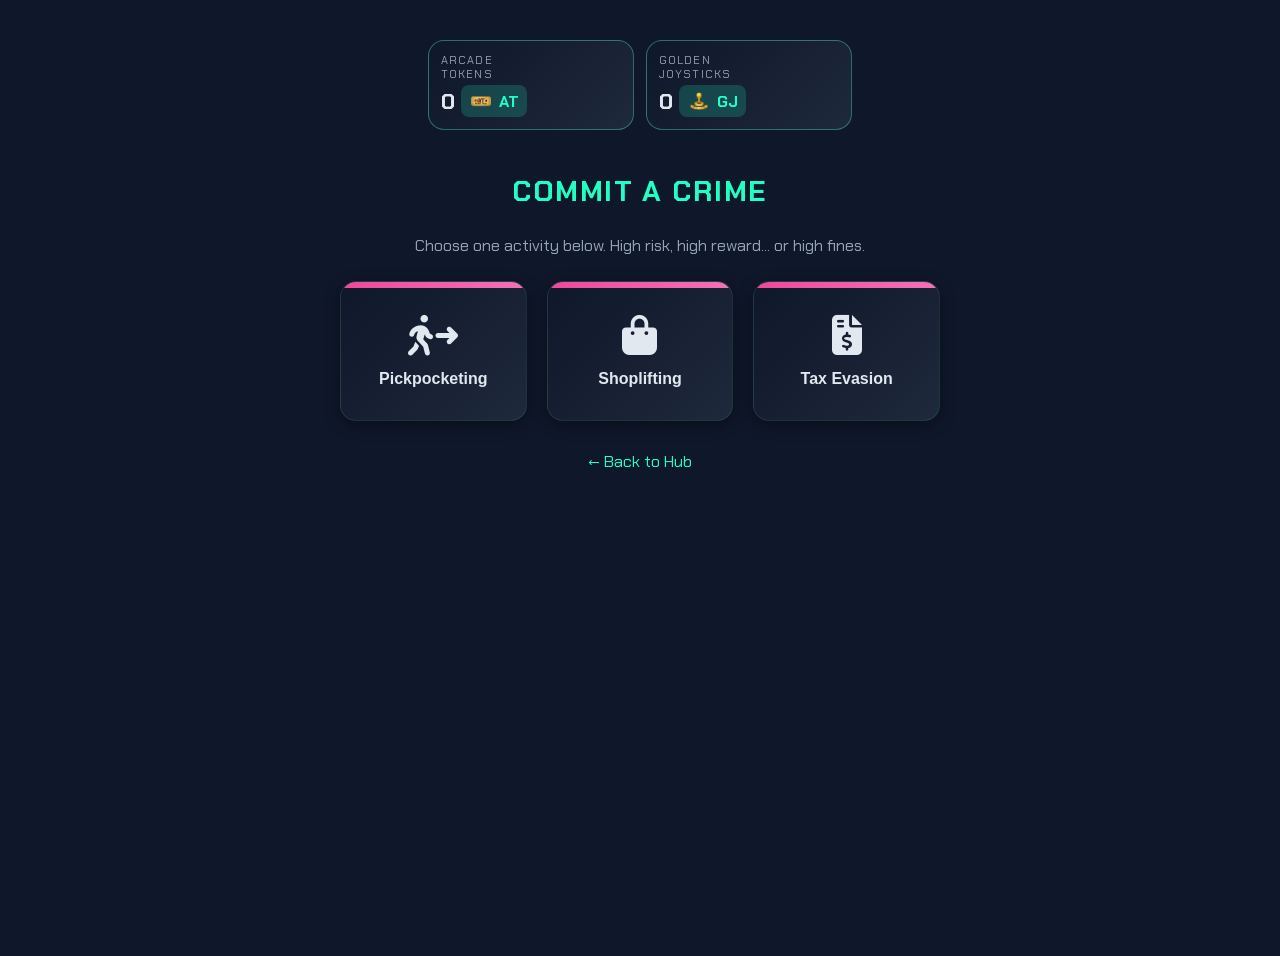
==== commit 031f7551: "feat: Overhaul animations and transitions This commit completely rewrites the application's animatio" ====
--- a/crime.html
+++ b/crime.html
@@ -3,57 +3,435 @@
 <head>
     <meta charset="UTF-8">
     <title>Dank Arcade Hub - Crime</title>
-    <meta name="viewport" content="width=device-width, initial-scale=1, user-scalable=no">
+    <meta name="viewport" content="width=device-width, initial-scale=1.0, maximum-scale=1.0, user-scalable=no">
     <link rel="preconnect" href="https://fonts.googleapis.com">
-    <link rel="preconnect" href="https://fonts.gstatic" crossorigin>
+    <link rel="preconnect" href="https://fonts.gstatic.com" crossorigin>
     <link href="https://fonts.googleapis.com/css2?family=Chakra+Petch:wght@400;600;700&display=swap" rel="stylesheet">
     <link href="https://cdnjs.cloudflare.com/ajax/libs/font-awesome/6.4.0/css/all.min.css" rel="stylesheet">
-    <link rel="stylesheet" href="css/main.css">
-    <link rel="stylesheet" href="css/crime.css">
+    <style>
+        /* BASE THEME VARIABLES AND STYLES (MATCHING HUB) */
+        :root {
+            --panel-gradient: linear-gradient(135deg, #0f172a 0%, #1e293b 100%);
+            --popup-bg: #1e293b;
+            --accent: #22ffc5;
+            --text-primary: #e2e8f0;
+            --text-secondary: #94a3b8;
+            --border-glow: rgba(98, 255, 237, 0.35);
+            --shadow: 0 4px 15px rgba(0, 0, 0, 0.4);
+            --button-gradient-crime: linear-gradient(135deg, #ec4899 0%, #f472b6 100%); /* Pink/Crime gradient */
+            --button-gradient-fail: linear-gradient(135deg, #ef4444 0%, #f87171 100%);
+            --button-gradient-success: linear-gradient(135deg, #10b981 0%, #34d399 100%);
+            --button-gradient-disabled: linear-gradient(135deg, #3d4f66 0%, #2f3d52 100%);
+            --border-radius: 16px;
+        }
+
+        body {
+            background-color: #0f172a; 
+            color: var(--text-primary);
+            font-family: 'Chakra Petch', sans-serif;
+            min-height: 100vh;
+            padding: 20px;
+        }
+
+        .container {
+            max-width: 600px;
+            margin: 0 auto;
+        }
+
+        /* --- Header/Balance UI (Matching Hub) --- */
+        .balance-bar { display: flex; align-items: center; justify-content: center; padding: 12px 16px; gap: 12px; position: relative; margin-bottom: 30px; }
+        .balance-card { flex: 1; max-width: 180px; position: relative; cursor: pointer; padding: 12px; border-radius: 16px; background: var(--panel-gradient); border: 1px solid rgba(98, 255, 237, 0.35); transition: transform 0.2s ease; z-index: 10; }
+        .balance-card:hover { transform: translateY(-2px); }
+        .balance-label { font-size: 0.7rem; text-transform: uppercase; letter-spacing: 0.1em; color: var(--text-secondary); margin-bottom: 4px; }
+        .balance-amount { font-size: 1.4rem; font-weight: 700; color: var(--text-primary); display: flex; align-items: center; gap: 6px; }
+        .currency-symbol { font-size: 1rem; padding: 4px 8px; border-radius: 8px; background: rgba(34, 255, 197, 0.18); color: var(--accent); display: inline-flex; align-items: center; gap: 6px; }
+        .currency-icon { width: 24px; height: 24px; }
+        .balance-popup { position: absolute; top: 100%; left: 50%; transform: translateX(-50%) translateY(8px); background: var(--popup-bg); padding: 12px 16px; border-radius: 12px; border: 1px solid var(--border-glow); box-shadow: 0 6px 15px rgba(0, 0, 0, 0.7); opacity: 0; visibility: hidden; transition: opacity 0.2s ease, visibility 0.2s ease; z-index: 1000; white-space: nowrap; color: var(--text-primary); min-width: 150px; text-align: center; }
+        .balance-popup::before { content: ''; position: absolute; top: -6px; left: 50%; transform: translateX(-50%) rotate(45deg); width: 12px; height: 12px; background: var(--popup-bg); border-left: 1px solid var(--border-glow); border-top: 1px solid var(--border-glow); z-index: 1001; }
+        .balance-card.active .balance-popup { opacity: 1; visibility: visible; }
+        .balance-popup .balance-amount { display: inline-flex; justify-content: center; align-items: center; width: 100%; }
+
+        .section-title { font-size: 1.8rem; font-weight: 700; color: var(--accent); text-align: center; text-transform: uppercase; letter-spacing: 0.05em; margin-bottom: 25px; }
+
+        /* --- Crime Page Specific Styles --- */
+        .crime-grid { display: grid; grid-template-columns: repeat(auto-fit, minmax(150px, 1fr)); gap: 20px; }
+        .crime-activity-button { position: relative; height: 140px; background: var(--panel-gradient); border-radius: var(--border-radius); display: flex; flex-direction: column; justify-content: center; align-items: center; text-decoration: none; color: var(--text-primary); overflow: hidden; box-shadow: var(--shadow); transition: transform 0.2s ease, box-shadow 0.2s ease; border: 1px solid rgba(98, 255, 237, 0.1); cursor: pointer; }
+        .crime-activity-button:hover:not(:disabled) { transform: translateY(-3px); box-shadow: 0 10px 20px rgba(0, 0, 0, 0.5); }
+        .crime-activity-button::before { content: ''; position: absolute; top: 0; left: 0; width: 100%; height: 6px; z-index: 1; background: var(--button-gradient-crime); }
+        .crime-activity-button.success::before { background: var(--button-gradient-success); }
+        .crime-activity-button.fail::before { background: var(--button-gradient-fail); }
+        .crime-activity-button:disabled { opacity: 0.8; cursor: default; }
+        .activity-icon { font-size: 2.5rem; margin-bottom: 15px; }
+        .activity-name { font-weight: 600; text-align: center; padding: 0 10px; font-size: 1rem; }
+
+        #resultContainer { margin-top: 30px; padding: 20px; background: var(--panel-gradient); border-radius: var(--border-radius); border: 1px solid var(--border-glow); text-align: center; display: none; }
+        #resultTitle { font-size: 1.5rem; font-weight: 700; margin-bottom: 10px; }
+        #resultMessage { font-size: 1.1rem; color: var(--text-secondary); }
+        #resultChange { font-size: 2rem; font-weight: 700; margin-top: 15px; }
+        #resultChange.success { color: var(--accent); }
+        #resultChange.fail { color: var(--button-gradient-fail); }
+
+        #commitAgainButton { margin-top: 20px; padding: 10px 20px; background: var(--button-gradient-crime); border: none; border-radius: 8px; color: var(--text-primary); font-weight: 600; cursor: pointer; transition: background 0.3s ease; }
+        #commitAgainButton:disabled { background: var(--button-gradient-disabled); cursor: not-allowed; opacity: 0.7; }
+
+        #cooldownArea { padding: 30px; background: var(--panel-gradient); border-radius: var(--border-radius); border: 1px solid var(--border-glow); text-align: center; display: none; }
+        #cooldownIcon { font-size: 3rem; margin-bottom: 15px; color: #ef4444; }
+        #cooldownTitle { font-size: 1.5rem; font-weight: 700; color: var(--text-primary); }
+        #postCrimeCooldownTimer, #postRefreshCooldownTimer { margin-top: 15px; font-size: 1.1rem; color: var(--text-secondary); font-weight: 600; display: none; }
+
+        .toast { position: fixed; bottom: 20px; left: 50%; transform: translateX(-50%); background: var(--popup-bg); color: var(--text-primary); padding: 10px 20px; border-radius: 8px; box-shadow: 0 4px 10px rgba(0, 0, 0, 0.5); opacity: 0; transition: opacity 0.3s ease; z-index: 9999; pointer-events: none; border: 1px solid var(--border-glow); }
+        .toast.show { opacity: 1; }
+
+        /* --- ANIMATION & TRANSITION STYLES --- */
+        html, body {
+            overscroll-behavior: none;
+            -ms-overflow-style: none; /* IE and Edge */
+            scrollbar-width: none; /* Firefox */
+        }
+        body::-webkit-scrollbar {
+            display: none; /* Chrome, Safari, and Opera */
+        }
+        body {
+            -webkit-user-select: none; /* Safari */
+            -ms-user-select: none; /* IE 10+ and Edge */
+            user-select: none; /* Standard syntax */
+            -webkit-tap-highlight-color: transparent;
+            touch-action: manipulation;
+        }
+        #loading-overlay {
+            position: fixed;
+            top: 0;
+            left: 0;
+            width: 100%;
+            height: 100%;
+            background-color: rgba(15, 23, 42, 0.9);
+            display: flex;
+            justify-content: center;
+            align-items: center;
+            z-index: 10000;
+            opacity: 0;
+            visibility: hidden;
+            transition: opacity 0.3s ease, visibility 0.3s ease;
+        }
+        #loading-overlay.visible {
+            opacity: 1;
+            visibility: visible;
+        }
+        .spinner {
+            width: 60px;
+            height: 60px;
+            border: 5px solid var(--border-glow);
+            border-top-color: var(--accent);
+            border-radius: 50%;
+            animation: spin 1s linear infinite;
+        }
+        @keyframes spin {
+            to { transform: rotate(360deg); }
+        }
+        #body-wrapper {
+            opacity: 1;
+            transition: opacity 0.4s ease-in-out;
+        }
+        #body-wrapper.fade-out {
+            opacity: 0;
+        }
+        /* 3D Button Click Animation */
+        .command-button, .balance-card, .crime-activity-button, #commitAgainButton {
+            transform-style: preserve-3d;
+            transition: transform 0.15s ease-out, box-shadow 0.15s ease-out !important;
+        }
+        .command-button:active, .balance-card:active, .crime-activity-button:active, #commitAgainButton:active {
+            transform: perspective(800px) translateZ(20px);
+            box-shadow: 0 2px 5px rgba(0,0,0,0.6);
+        }
+    </style>
 </head>
 <body>
-    <div class="container">
-        <!-- HEADER/BALANCE BAR -->
-        <header>
-            <div class="balance-bar">
-                <div class="balance-card" id="at-card"><div class="balance-label">Arcade<br>Tokens</div><div class="balance-amount"><span class="abbreviated">0.00</span><span class="currency-symbol"><img src="images/AT.png" alt="AT" class="currency-icon">AT</span></div><div class="balance-popup"><div class="balance-label">Full Balance</div><div class="balance-amount"><span class="full">0</span><span class="currency-symbol"><img src="images/AT.png" alt="AT" class="currency-icon">AT</span></div></div></div>
-                <div class="balance-card" id="gj-card"><div class="balance-label">Golden<br>Joysticks</div><div class="balance-amount"><span class="abbreviated">0.00</span><span class="currency-symbol"><img src="images/GJ.png" alt="GJ" class="currency-icon">GJ</span></div><div class="balance-popup"><div class="balance-label">Full Balance</div><div class="balance-amount"><span class="full">0</span><span class="currency-symbol"><img src="images/GJ.png" alt="GJ" class="currency-icon">GJ</span></div></div></div>
+    <div id="loading-overlay">
+        <div class="spinner"></div>
+    </div>
+    <div id="body-wrapper">
+        <div class="container">
+            <!-- HEADER/BALANCE BAR -->
+            <header>
+                <div class="balance-bar">
+                    <div class="balance-card" id="at-card"><div class="balance-label">Arcade<br>Tokens</div><div class="balance-amount"><span class="abbreviated">0.00</span><span class="currency-symbol"><img src="images/AT.png" alt="AT" class="currency-icon">AT</span></div><div class="balance-popup"><div class="balance-label">Full Balance</div><div class="balance-amount"><span class="full">0</span><span class="currency-symbol"><img src="images/AT.png" alt="AT" class="currency-icon">AT</span></div></div></div>
+                    <div class="balance-card" id="gj-card"><div class="balance-label">Golden<br>Joysticks</div><div class="balance-amount"><span class="abbreviated">0.00</span><span class="currency-symbol"><img src="images/GJ.png" alt="GJ" class="currency-icon">GJ</span></div><div class="balance-popup"><div class="balance-label">Full Balance</div><div class="balance-amount"><span class="full">0</span><span class="currency-symbol"><img src="images/GJ.png" alt="GJ" class="currency-icon">GJ</span></div></div></div>
+                </div>
+            </header>
+
+            <!-- CRIME AREA (Default View) -->
+            <div id="crimeArea">
+                <h2 class="section-title">Commit a Crime</h2>
+                <div class="crime-info" style="color: var(--text-secondary); text-align: center; margin-bottom: 25px;">
+                    Choose one activity below. High risk, high reward... or high fines.
+                </div>
+                <div id="crimeGrid" class="crime-grid"></div>
             </div>
-        </header>
-
-        <!-- CRIME AREA (Default View) -->
-        <div id="crimeArea">
-            <h2 class="section-title">Commit a Crime</h2>
-            <div class="crime-info" style="color: var(--text-secondary); text-align: center; margin-bottom: 25px;">
-                Choose one activity below. High risk, high reward... or high fines.
+
+            <!-- RESULT AREA (Post-Crime View) -->
+            <div id="resultContainer">
+                <div id="resultTitle">Result</div>
+                <div id="resultMessage"></div>
+                <div id="resultChange"></div>
+                <button id="commitAgainButton" onclick="location.reload()">Commit Another Crime</button>
+                <div id="postCrimeCooldownTimer"></div>
             </div>
-            <div id="crimeGrid" class="crime-grid"></div>
+
+            <!-- COOLDOWN AREA (Post-Refresh View) -->
+            <div id="cooldownArea">
+                <i class="fa-solid fa-clock cooldown-icon"></i>
+                <div id="cooldownTitle">Lying Low</div>
+                <div id="postRefreshCooldownTimer"></div>
+            </div>
+
+            <a href="index.html" style="display: block; margin-top: 30px; color: var(--accent); text-align: center; text-decoration: none;">&larr; Back to Hub</a>
         </div>
 
-        <!-- RESULT AREA (Post-Crime View) -->
-        <div id="resultContainer">
-            <div id="resultTitle">Result</div>
-            <div id="resultMessage"></div>
-            <div id="resultChange"></div>
-            <button id="commitAgainButton" onclick="location.reload()">Commit Another Crime</button>
-            <div id="postCrimeCooldownTimer"></div>
-        </div>
-
-        <!-- COOLDOWN AREA (Post-Refresh View) -->
-        <div id="cooldownArea">
-            <i class="fa-solid fa-clock cooldown-icon"></i>
-            <div id="cooldownTitle">Lying Low</div>
-            <div id="postRefreshCooldownTimer"></div>
-        </div>
-
-        <a href="index.html" style="display: block; margin-top: 30px; color: var(--accent); text-align: center; text-decoration: none;">&larr; Back to Hub</a>
+        <div id="toast" class="toast"></div>
     </div>
 
-    <div id="toast" class="toast"></div>
-
-    <script src="js/db.js"></script>
-    <script src="js/utils.js"></script>
-    <script src="js/animations.js"></script>
-    <script src="js/crime.js"></script>
+    <script>
+        // --- Simulated crimes.json Data ---
+        const CRIME_ACTIVITIES_DATA = [
+            { name: "Pickpocketing", icon: "fa-solid fa-person-walking-arrow-right", successRate: 0.60, rewardRange: [2000, 4000], fineRange: [500, 1000], successOutcomes: ["You snagged a wallet without anyone noticing.", "A quick hand and a distracted tourist made for an easy score.", "You found a hefty roll of tokens in someone's back pocket."], failureOutcomes: ["Your target felt your hand and shouted, forcing you to flee empty-handed.", "You were caught by a security guard but managed to get away with just a warning.", "You picked an empty pocket. Bad luck."] },
+            { name: "Shoplifting", icon: "fa-solid fa-bag-shopping", successRate: 0.35, rewardRange: [6000, 10000], fineRange: [1500, 3000], successOutcomes: ["You slipped a valuable item into your bag and walked out casually.", "The cashier was busy. You took your chance and it paid off.", "You successfully swapped the price tags on a high-value item and sold it."], failureOutcomes: ["The store's security alarm went off! You dropped everything and ran.", "An employee spotted you and you had to pay a 're-stocking fee' to avoid trouble.", "You got greedy and the item you took was a worthless display model."] },
+            { name: "Tax Evasion", icon: "fa-solid fa-file-invoice-dollar", successRate: 0.40, rewardRange: [12000, 20000], fineRange: [3000, 6000], successOutcomes: ["Your creative accounting skills fooled the auditors completely.", "You found a legal loophole that saved you a huge chunk of tokens.", "You 'forgot' to declare some income and got away with it."], failureOutcomes: ["An audit was triggered and you had to pay back taxes plus a hefty penalty.", "Your accountant made a mistake and now you owe the government.", "You were too obvious and got hit with a fine for tax fraud."] },
+            { name: "Hacking", icon: "fa-solid fa-laptop-code", successRate: 0.20, rewardRange: [20000, 40000], fineRange: [5000, 10000], successOutcomes: ["You breached the firewall of a major corporation and siphoned off some tokens.", "You found an exploit in the crypto market and made a massive profit.", "You successfully executed a phishing scam on a wealthy individual."], failureOutcomes: ["Your IP was traced! You had to pay a fine to the cyber-police to make it go away.", "The system's anti-cheat detected you and froze a portion of your assets.", "You triggered a honeypot and wasted hours for nothing."] },
+            { name: "Bank Robbery", icon: "fa-solid fa-vault", successRate: 0.10, rewardRange: [30000, 60000], fineRange: [8000, 15000], successOutcomes: ["The heist went perfectly! You and your crew are rich!", "You cracked the vault and made off with bags of tokens.", "Your getaway driver was a pro. A clean escape with a huge score."], failureOutcomes: ["The silent alarm was tripped. You barely escaped and had to bribe a guard to forget your face.", "A dye pack exploded in one of the bags, ruining most of the score and costing you to clean up.", "Your plan was flawed from the start. You got away but lost more in gear than you could steal."] }
+        ];
+
+        const CRIME_COOLDOWN_SECONDS = 25;
+        let cooldownInterval;
+
+        // --- IndexedDB Wrapper Class (REPLICATED) ---
+        class UserDB {
+            constructor() { this.dbName = 'DankArcadeHubDB'; this.storeName = 'userData'; this.db = null; }
+            async open() { return new Promise((resolve, reject) => { if (this.db) { resolve(this.db); return; } const request = indexedDB.open(this.dbName, 1); request.onupgradeneeded = (event) => { const db = event.target.result; if (!db.objectStoreNames.contains(this.storeName)) { db.createObjectStore(this.storeName); } }; request.onsuccess = (event) => { this.db = event.target.result; resolve(this.db); }; request.onerror = (event) => { console.error("IndexedDB error:", event.target.errorCode); reject(new Error("Failed to open IndexedDB")); }; }); }
+            async get(key) { const db = await this.open(); return new Promise((resolve, reject) => { const transaction = db.transaction(this.storeName, 'readonly'); const store = transaction.objectStore(this.storeName); const request = store.get(key); request.onsuccess = () => resolve(request.result); request.onerror = () => reject(request.error); }); }
+            async set(key, value) { const db = await this.open(); return new Promise((resolve, reject) => { const transaction = db.transaction(this.storeName, 'readwrite'); const store = transaction.objectStore(this.storeName); const request = store.put(value, key); request.onsuccess = () => resolve(request.result); request.onerror = () => reject(request.error); }); }
+        }
+
+        const userDB = new UserDB();
+
+        // --- Core Application Logic (REPLICATED) ---
+        function formatNumber(num) { if (num < 1000) return num.toLocaleString(undefined, { maximumFractionDigits: 0 }); if (num >= 1e12) return (num / 1e12).toFixed(2) + 't'; if (num >= 1e9) return (num / 1e9).toFixed(2) + 'b'; if (num >= 1e6) return (num / 1e6).toFixed(2) + 'm'; if (num >= 1e3) return (num / 1e3).toFixed(2) + 'k'; return num.toString(); }
+        function showToast(message, duration = 3000) { const toast = document.getElementById('toast'); toast.textContent = message; toast.classList.add('show'); setTimeout(() => { toast.classList.remove('show'); }, duration); }
+
+        async function getUserData() {
+            const defaultData = { arcadeTokens: 0, goldenJoysticks: 0, crimeCooldownEnd: 0 };
+            try {
+                let data = await userDB.get('user');
+                if (!data) { data = defaultData; await userDB.set('user', data); }
+                data.crimeCooldownEnd = data.crimeCooldownEnd || 0;
+                return data;
+            } catch (e) { console.error("Error retrieving user data:", e); return defaultData; }
+        }
+
+        async function saveUserData(data) { try { await userDB.set('user', data); } catch (e) { console.error("Error saving user data:", e); showToast("Error saving data!", 5000); } }
+
+        async function updateBalances() {
+            const data = await getUserData();
+            document.querySelector('#at-card .abbreviated').textContent = formatNumber(data.arcadeTokens);
+            document.querySelector('#at-card .full').textContent = data.arcadeTokens.toLocaleString();
+            document.querySelector('#gj-card .abbreviated').textContent = formatNumber(data.goldenJoysticks);
+            document.querySelector('#gj-card .full').textContent = data.goldenJoysticks.toLocaleString();
+            return data;
+        }
+
+        // --- Crime Functionality ---
+        function getRandomInt(min, max) { return Math.floor(Math.random() * (max - min + 1)) + min; }
+        function getRandomSelection(array) { return array[Math.floor(Math.random() * array.length)]; }
+        function selectRandomActivities(data, count) { const shuffled = data.sort(() => 0.5 - Math.random()); return shuffled.slice(0, count); }
+
+        function createActivityButton(activityData) {
+            const button = document.createElement('button');
+            button.className = 'crime-activity-button';
+            button.innerHTML = `<i class="${activityData.icon} activity-icon"></i><div class="activity-name">${activityData.name}</div>`;
+            button.addEventListener('click', () => handleCrime(button, activityData));
+            return button;
+        }
+
+        function renderCrimeOptions() {
+            const crimeGrid = document.getElementById('crimeGrid');
+            if (!crimeGrid) return;
+            crimeGrid.innerHTML = '';
+            const activities = selectRandomActivities(CRIME_ACTIVITIES_DATA, 3);
+            activities.forEach(activity => { crimeGrid.appendChild(createActivityButton(activity)); });
+            const crimeArea = document.getElementById('crimeArea');
+            if(crimeArea) crimeArea.style.display = 'block';
+        }
+
+        function startPostCrimeCooldown(endTime) {
+            clearInterval(cooldownInterval);
+            const commitAgainButton = document.getElementById('commitAgainButton');
+            const cooldownTimer = document.getElementById('postCrimeCooldownTimer');
+            if (!commitAgainButton || !cooldownTimer) return;
+
+            const updateTimer = () => {
+                const remainingMs = endTime - Date.now();
+                if (remainingMs <= 0) {
+                    clearInterval(cooldownInterval);
+                    commitAgainButton.disabled = false;
+                    cooldownTimer.style.display = 'none';
+                    return;
+                }
+                commitAgainButton.disabled = true;
+                cooldownTimer.style.display = 'block';
+                const remainingSeconds = Math.ceil(remainingMs / 1000);
+                cooldownTimer.textContent = `You can commit another crime in ${remainingSeconds} seconds.`;
+            };
+            updateTimer();
+            cooldownInterval = setInterval(updateTimer, 1000);
+        }
+
+        function startPostRefreshCooldown(endTime) {
+            clearInterval(cooldownInterval);
+            const cooldownArea = document.getElementById('cooldownArea');
+            const cooldownTimer = document.getElementById('postRefreshCooldownTimer');
+            if (!cooldownArea || !cooldownTimer) return;
+            cooldownArea.style.display = 'block';
+
+            const updateTimer = () => {
+                const remainingMs = endTime - Date.now();
+                if (remainingMs <= 0) {
+                    clearInterval(cooldownInterval);
+                    cooldownArea.style.display = 'none';
+                    renderCrimeOptions();
+                    return;
+                }
+                cooldownTimer.style.display = 'block';
+                const remainingSeconds = Math.ceil(remainingMs / 1000);
+                cooldownTimer.textContent = `You need to lie low for ${remainingSeconds} more seconds.`;
+            };
+            updateTimer();
+            cooldownInterval = setInterval(updateTimer, 1000);
+        }
+
+        async function handleCrime(button, activityData) {
+            document.querySelectorAll('.crime-activity-button').forEach(btn => btn.disabled = true);
+
+            const data = await getUserData();
+            let isSuccess = Math.random() < activityData.successRate;
+            let message = '';
+            let changeAmount = 0;
+
+            if (isSuccess) {
+                changeAmount = getRandomInt(activityData.rewardRange[0], activityData.rewardRange[1]);
+                message = getRandomSelection(activityData.successOutcomes);
+                data.arcadeTokens += changeAmount;
+                button.classList.add('success');
+            } else {
+                const fine = getRandomInt(activityData.fineRange[0], activityData.fineRange[1]);
+                changeAmount = Math.min(data.arcadeTokens, fine);
+                message = getRandomSelection(activityData.failureOutcomes);
+                data.arcadeTokens -= changeAmount;
+                button.classList.add('fail');
+            }
+
+            const cooldownEndTime = Date.now() + (CRIME_COOLDOWN_SECONDS * 1000);
+            data.crimeCooldownEnd = cooldownEndTime;
+
+            await saveUserData(data);
+            await updateBalances();
+
+            document.getElementById('crimeArea').style.display = 'none';
+            const resultContainer = document.getElementById('resultContainer');
+            const resultChangeEl = document.getElementById('resultChange');
+
+            document.getElementById('resultTitle').textContent = isSuccess ? "GETAWAY!" : "BUSTED!";
+            document.getElementById('resultMessage').textContent = message;
+
+            if (isSuccess) {
+                resultChangeEl.textContent = `${changeAmount.toLocaleString()} AT Earned`;
+                resultChangeEl.className = 'success';
+            } else {
+                resultChangeEl.textContent = `${changeAmount.toLocaleString()} AT Lost`;
+                resultChangeEl.className = 'fail';
+            }
+
+            resultContainer.style.display = 'block';
+            startPostCrimeCooldown(cooldownEndTime);
+        }
+
+        function setupBalanceCards() {
+            const cards = document.querySelectorAll('.balance-card');
+            cards.forEach(card => { card.addEventListener('click', function(e) { cards.forEach(c => { if (c !== card) c.classList.remove('active'); }); this.classList.toggle('active'); }); });
+            document.addEventListener('click', function(e) { if (!e.target.closest('.balance-card')) { cards.forEach(card => card.classList.remove('active')); } });
+        }
+
+        // --- ANIMATION & TRANSITION SCRIPT ---
+        function handleNavigation(event) {
+            const link = event.currentTarget;
+            const url = new URL(link.href, window.location.origin);
+            if (url.origin !== window.location.origin || link.target === '_blank' || event.ctrlKey || event.metaKey) return;
+            event.preventDefault();
+            const bodyWrapper = document.getElementById('body-wrapper');
+            const loadingOverlay = document.getElementById('loading-overlay');
+            bodyWrapper.classList.add('fade-out');
+            setTimeout(() => { loadingOverlay.classList.add('visible'); }, 200);
+            fetch(url.href)
+                .then(response => response.text())
+                .then(html => {
+                    const parser = new DOMParser();
+                    const doc = parser.parseFromString(html, 'text/html');
+                    const newBodyWrapper = doc.getElementById('body-wrapper');
+                    const newTitle = doc.querySelector('title').innerText;
+                    setTimeout(() => {
+                        bodyWrapper.innerHTML = newBodyWrapper.innerHTML;
+                        document.title = newTitle;
+                        history.pushState({}, newTitle, url.href);
+                        const newMainScript = Array.from(doc.querySelectorAll('script')).find(s => s.innerText.includes('new UserDB'));
+                        if (newMainScript) {
+                           eval(newMainScript.innerText);
+                        }
+                        loadingOverlay.classList.remove('visible');
+                        setTimeout(() => { bodyWrapper.classList.remove('fade-out'); }, 50);
+                    }, 1200);
+                })
+                .catch(err => {
+                    console.error('Failed to load page: ', err);
+                    window.location.href = url.href;
+                });
+        }
+
+        function attachNavigationHandlers() {
+            document.querySelectorAll('a[href]').forEach(link => {
+                const url = new URL(link.href, window.location.origin);
+                if (url.origin === window.location.origin && !link.href.endsWith('#')) {
+                    link.removeEventListener('click', handleNavigation);
+                    link.addEventListener('click', handleNavigation);
+                }
+            });
+        }
+
+        // --- Initialization ---
+        function initializePage() {
+            userDB.open().catch(e => {
+                console.error("DB Initialization Failed:", e);
+                showToast("Failed to load user data from storage!", 8000);
+            });
+            updateBalances().then(data => {
+                const now = Date.now();
+                const crimeArea = document.getElementById('crimeArea');
+                const resultContainer = document.getElementById('resultContainer');
+                const cooldownArea = document.getElementById('cooldownArea');
+
+                if (crimeArea) crimeArea.style.display = 'none';
+                if (resultContainer) resultContainer.style.display = 'none';
+                if (cooldownArea) cooldownArea.style.display = 'none';
+
+                if (data.crimeCooldownEnd > now) {
+                    startPostRefreshCooldown(data.crimeCooldownEnd);
+                } else {
+                    renderCrimeOptions();
+                }
+            });
+            setupBalanceCards();
+            attachNavigationHandlers();
+        }
+
+        document.addEventListener('DOMContentLoaded', initializePage);
+    </script>
 </body>
 </html>
